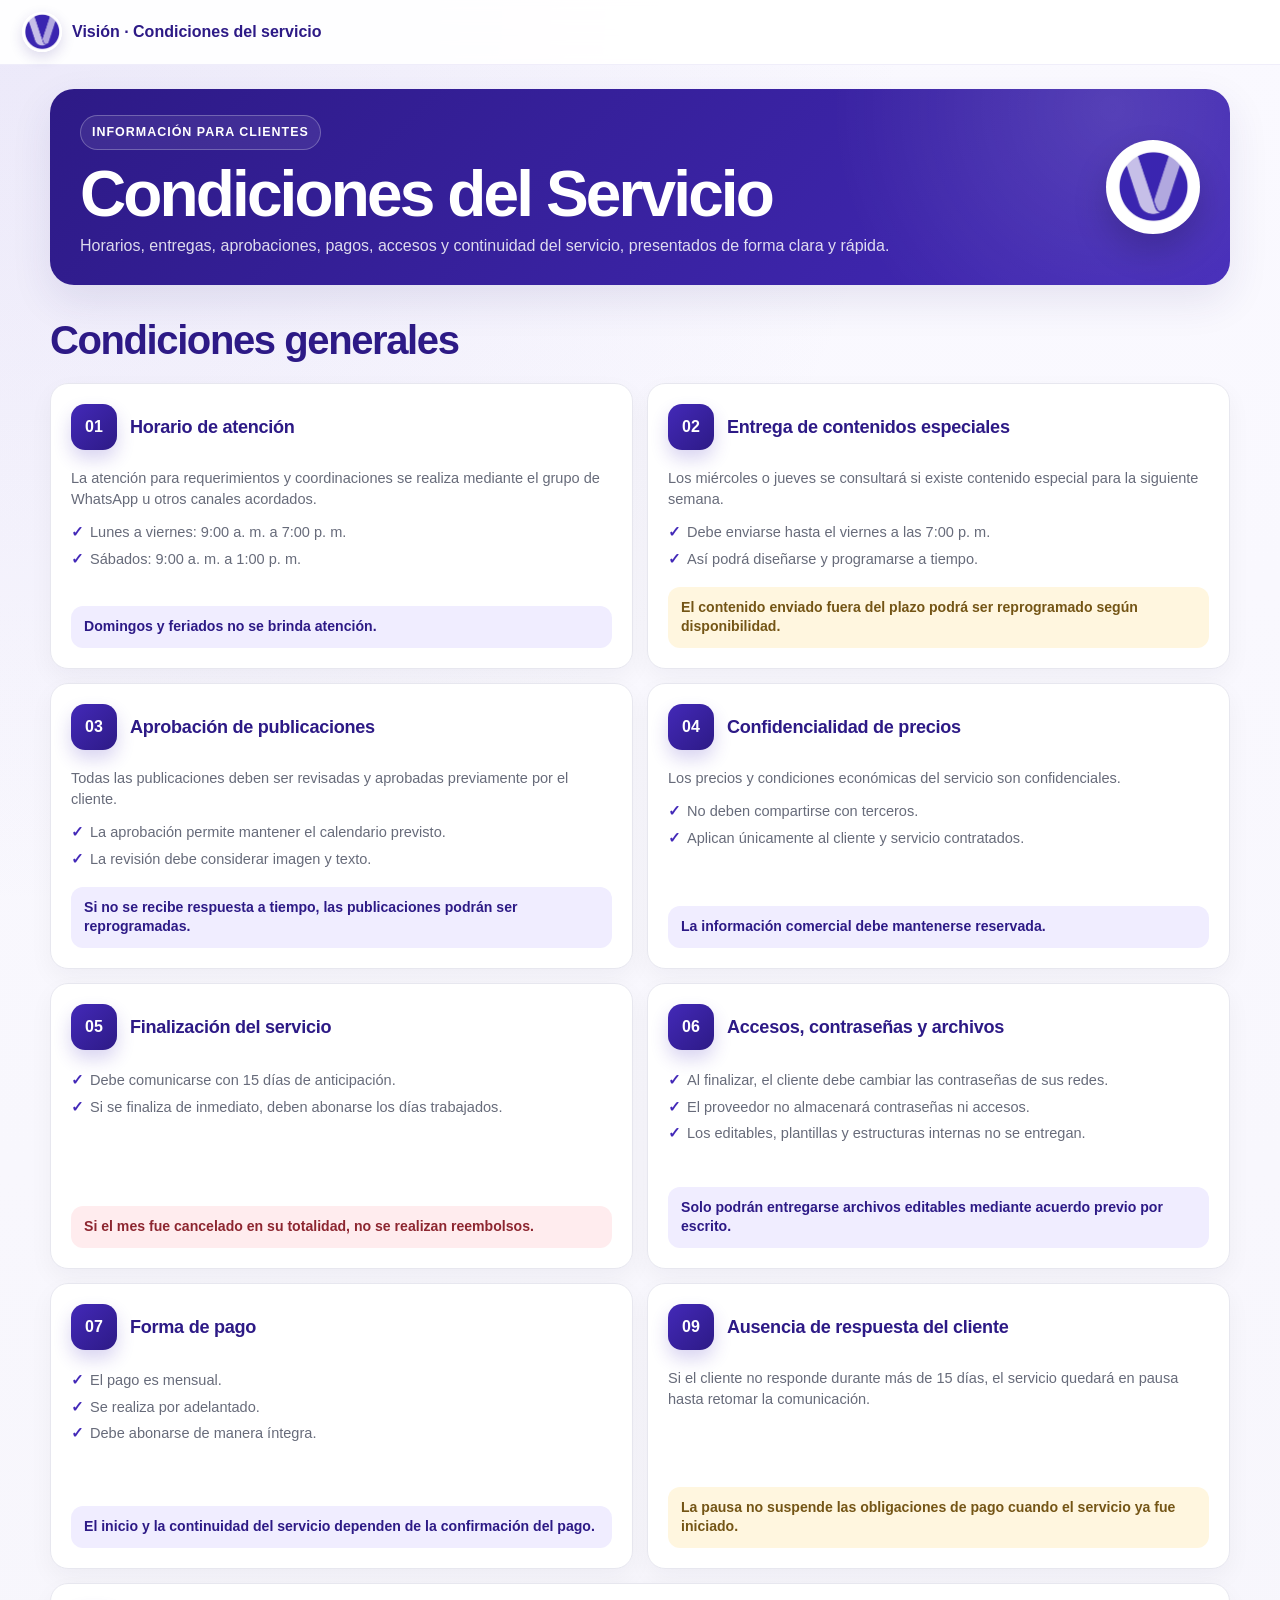
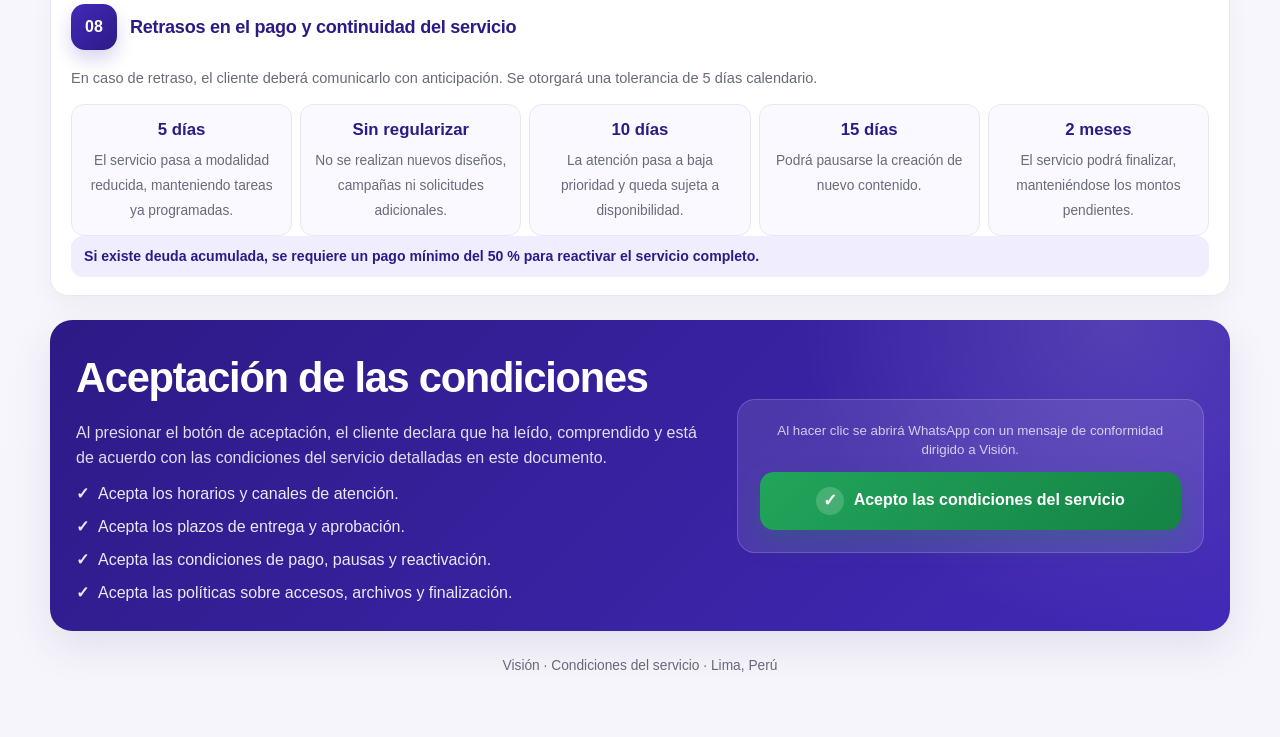
==== herramientas/condiciones-servicio.html @ 254ba52b "Add files via upload" ====
<!DOCTYPE html>
<html lang="es">
<head>
  <meta charset="UTF-8" />
  <meta name="viewport" content="width=device-width, initial-scale=1.0" />
  <meta name="theme-color" content="#4329b8" />
  <title>Condiciones del Servicio | Visión</title>

  <style>
    :root {
      --primary: #4329b8;
      --primary-dark: #2d1a86;
      --primary-soft: #f0edff;
      --accent: #a99de0;
      --ink: #1f2230;
      --muted: #676b7a;
      --line: #e7e7ef;
      --paper: #ffffff;
      --bg: #f6f5fb;
      --success: #21a55b;
      --success-dark: #158344;
      --warning: #fff6df;
      --danger: #ffecee;
      --shadow: 0 16px 40px rgba(48, 35, 120, .10);
    }

    * {
      box-sizing: border-box;
    }

    html {
      scroll-behavior: smooth;
    }

    body {
      margin: 0;
      font-family: Inter, "Segoe UI", Arial, sans-serif;
      color: var(--ink);
      background:
        radial-gradient(circle at top left, rgba(169,157,224,.18), transparent 34%),
        linear-gradient(180deg, #faf9ff 0%, var(--bg) 100%);
      line-height: 1.55;
    }

    a {
      color: inherit;
      text-decoration: none;
    }

    .topbar {
      position: sticky;
      top: 0;
      z-index: 50;
      display: flex;
      justify-content: space-between;
      align-items: center;
      gap: 18px;
      padding: 12px 22px;
      background: rgba(255,255,255,.92);
      backdrop-filter: blur(14px);
      border-bottom: 1px solid rgba(67,41,184,.08);
    }

    .brand {
      display: flex;
      align-items: center;
      gap: 10px;
      color: var(--primary-dark);
      font-weight: 800;
    }

    .brand img {
      width: 40px;
      height: 40px;
      border-radius: 50%;
      object-fit: cover;
      box-shadow: 0 5px 14px rgba(45,26,134,.16);
    }



    .page {
      width: min(1180px, calc(100% - 30px));
      margin: 24px auto 56px;
    }

    .hero {
      display: flex;
      align-items: center;
      justify-content: space-between;
      gap: 26px;
      padding: 26px 30px;
      border-radius: 24px;
      color: white;
      background:
        radial-gradient(circle at 90% 10%, rgba(255,255,255,.12), transparent 26%),
        linear-gradient(135deg, var(--primary-dark), var(--primary));
      box-shadow: var(--shadow);
      animation: fadeUp .65s ease both;
    }

    .hero-content {
      max-width: 830px;
    }

    .eyebrow {
      display: inline-flex;
      padding: 7px 11px;
      border: 1px solid rgba(255,255,255,.26);
      border-radius: 999px;
      background: rgba(255,255,255,.08);
      font-size: .78rem;
      font-weight: 800;
      letter-spacing: .08em;
      text-transform: uppercase;
    }

    h1 {
      margin: 12px 0 8px;
      font-size: clamp(2.2rem, 5vw, 4.2rem);
      line-height: 1;
      letter-spacing: -.045em;
    }

    .hero p {
      margin: 0;
      color: rgba(255,255,255,.84);
      font-size: 1rem;
    }

    .hero-logo {
      flex: 0 0 94px;
      width: 94px;
      height: 94px;
      padding: 7px;
      border-radius: 50%;
      background: white;
      box-shadow: 0 16px 34px rgba(0,0,0,.18);
    }

    .hero-logo img {
      width: 100%;
      height: 100%;
      object-fit: cover;
      border-radius: 50%;
    }

    .summary {
      display: grid;
      grid-template-columns: repeat(3, 1fr);
      gap: 10px;
      margin: 14px 0 20px;
    }

    .summary-card {
      padding: 14px 16px;
      border: 1px solid var(--line);
      border-radius: 15px;
      background: var(--paper);
      box-shadow: 0 7px 20px rgba(31,34,48,.035);
      animation: fadeUp .55s ease both;
    }

    .summary-card:nth-child(2) { animation-delay: .08s; }
    .summary-card:nth-child(3) { animation-delay: .16s; }

    .summary-card strong {
      display: block;
      margin-bottom: 3px;
      color: var(--primary-dark);
      font-size: 1rem;
    }

    .section-title {
      margin: 24px 0 12px;
      color: var(--primary-dark);
      font-size: clamp(1.7rem, 4vw, 2.5rem);
      letter-spacing: -.035em;
    }

    .conditions {
      display: grid;
      grid-template-columns: repeat(2, minmax(0, 1fr));
      gap: 14px;
      align-items: stretch;
      grid-auto-flow: row;
    }

    .card {
      display: flex;
      flex-direction: column;
      min-height: 286px;
      padding: 20px;
      border: 1px solid var(--line);
      border-radius: 18px;
      background: var(--paper);
      box-shadow: 0 9px 24px rgba(31,34,48,.045);
      transition: transform .22s ease, box-shadow .22s ease, border-color .22s ease;
      animation: fadeUp .55s ease both;
      overflow: hidden;
    }

    .card:hover {
      transform: translateY(-4px);
      border-color: rgba(67,41,184,.22);
      box-shadow: 0 16px 34px rgba(31,34,48,.09);
    }

    .card-head {
      display: flex;
      align-items: center;
      gap: 13px;
      margin-bottom: 13px;
    }

    .number {
      display: grid;
      place-items: center;
      flex: 0 0 46px;
      width: 46px;
      height: 46px;
      border-radius: 14px;
      color: white;
      background: linear-gradient(135deg, var(--primary), var(--primary-dark));
      font-size: 1rem;
      font-weight: 900;
      box-shadow: 0 9px 18px rgba(67,41,184,.2);
    }

    .card h3 {
      margin: 0;
      color: var(--primary-dark);
      font-size: 1.13rem;
      line-height: 1.25;
      letter-spacing: -.015em;
    }

    .card-body {
      display: flex;
      flex-direction: column;
      flex: 1;
    }

    .card p {
      margin: 5px 0;
      color: var(--muted);
      font-size: .91rem;
      line-height: 1.44;
    }

    .list {
      display: grid;
      gap: 6px;
      margin: 7px 0 0;
      padding: 0;
      list-style: none;
    }

    .list li {
      position: relative;
      padding-left: 19px;
      color: var(--muted);
      font-size: .91rem;
      line-height: 1.42;
    }

    .list li::before {
      content: "✓";
      position: absolute;
      left: 0;
      top: 0;
      color: var(--primary);
      font-weight: 900;
    }

    .highlight {
      margin-top: auto;
      padding: 11px 13px;
      border-radius: 12px;
      color: var(--primary-dark);
      background: var(--primary-soft);
      font-size: .88rem;
      line-height: 1.4;
      font-weight: 700;
    }

    .highlight.warning {
      color: #745516;
      background: var(--warning);
    }

    .highlight.danger {
      color: #8d2630;
      background: var(--danger);
    }

    .payment-card {
      grid-column: 1 / -1;
      min-height: auto;
      padding-bottom: 18px;
    }

    .compact-card {
      min-height: 286px;
    }

    .payment-grid {
      display: grid;
      grid-template-columns: repeat(5, minmax(0, 1fr));
      gap: 8px;
      margin-top: 10px;
    }

    .payment-step {
      min-height: 112px;
      padding: 12px 10px;
      border: 1px solid var(--line);
      border-radius: 13px;
      background: #faf9ff;
      text-align: center;
    }

    .payment-step b {
      display: block;
      margin-bottom: 5px;
      color: var(--primary-dark);
      font-size: 1.05rem;
    }

    .payment-step span {
      color: var(--muted);
      font-size: .86rem;
      line-height: 1.35;
    }

    .acceptance {
      margin-top: 24px;
      padding: 26px;
      border-radius: 22px;
      color: white;
      background:
        radial-gradient(circle at 90% 0%, rgba(255,255,255,.12), transparent 28%),
        linear-gradient(135deg, var(--primary-dark), var(--primary));
      box-shadow: var(--shadow);
      animation: fadeUp .6s ease both;
    }

    .acceptance-wrap {
      display: grid;
      grid-template-columns: 1.15fr .85fr;
      gap: 28px;
      align-items: center;
    }

    .acceptance h2 {
      margin: 0 0 10px;
      font-size: clamp(1.8rem, 4vw, 2.6rem);
      letter-spacing: -.03em;
    }

    .acceptance p {
      margin: 0 0 12px;
      color: rgba(255,255,255,.85);
    }

    .acceptance-list {
      display: grid;
      gap: 8px;
      margin: 0;
      padding: 0;
      list-style: none;
    }

    .acceptance-list li {
      position: relative;
      padding-left: 22px;
      color: rgba(255,255,255,.9);
    }

    .acceptance-list li::before {
      content: "✓";
      position: absolute;
      left: 0;
      font-weight: 900;
    }

    .acceptance-action {
      padding: 22px;
      border-radius: 18px;
      background: rgba(255,255,255,.10);
      border: 1px solid rgba(255,255,255,.16);
      text-align: center;
    }

    .acceptance-action small {
      display: block;
      margin-bottom: 12px;
      color: rgba(255,255,255,.74);
      line-height: 1.4;
    }

    .whatsapp-btn {
      display: inline-flex;
      align-items: center;
      justify-content: center;
      gap: 10px;
      width: 100%;
      padding: 15px 18px;
      border-radius: 14px;
      color: white;
      background: linear-gradient(135deg, var(--success), var(--success-dark));
      font-weight: 900;
      text-align: center;
      box-shadow: 0 12px 26px rgba(21,131,68,.28);
      transition: transform .22s ease, box-shadow .22s ease;
      animation: softPulse 2.8s infinite;
    }

    .whatsapp-btn:hover {
      transform: translateY(-3px) scale(1.01);
      box-shadow: 0 16px 30px rgba(21,131,68,.35);
    }

    .whatsapp-icon {
      display: grid;
      place-items: center;
      width: 28px;
      height: 28px;
      border-radius: 50%;
      background: rgba(255,255,255,.18);
      font-size: 1.08rem;
    }

    footer {
      padding: 24px 0 4px;
      color: var(--muted);
      text-align: center;
      font-size: .86rem;
    }

    @keyframes fadeUp {
      from {
        opacity: 0;
        transform: translateY(16px);
      }
      to {
        opacity: 1;
        transform: translateY(0);
      }
    }

    @keyframes softPulse {
      0%, 100% { box-shadow: 0 12px 26px rgba(21,131,68,.28); }
      50% { box-shadow: 0 15px 34px rgba(21,131,68,.42); }
    }

    @media (prefers-reduced-motion: reduce) {
      *, *::before, *::after {
        animation: none !important;
        transition: none !important;
        scroll-behavior: auto !important;
      }
    }

    @media (max-width: 900px) {
      .conditions,
      .summary,
      .acceptance-wrap {
        grid-template-columns: 1fr;
      }

      .payment-card {
        grid-column: auto;
      }

      .payment-grid {
        grid-template-columns: repeat(2, 1fr);
      }

      .card {
        min-height: auto;
      }
    }

    @media (max-width: 620px) {
      .topbar {
        position: static;
        padding: 10px 14px;
      }

      .brand {
        min-width: 0;
      }

      .brand img {
        width: 38px;
        height: 38px;
        flex: 0 0 38px;
      }

      .brand span {
        display: block;
        min-width: 0;
        font-size: .88rem;
        line-height: 1.2;
      }

      .page {
        width: calc(100% - 20px);
        margin: 10px auto 30px;
      }

      .hero {
        display: grid;
        grid-template-columns: 1fr auto;
        gap: 14px;
        padding: 22px 18px;
        border-radius: 20px;
      }

      h1 {
        margin-top: 10px;
        font-size: clamp(2rem, 12vw, 3rem);
      }

      .hero p {
        font-size: .94rem;
      }

      .hero-logo {
        width: 62px;
        height: 62px;
        flex-basis: 62px;
        padding: 5px;
      }

      .section-title {
        margin-top: 20px;
        font-size: 1.75rem;
      }

      .conditions {
        gap: 12px;
      }

      .card {
        padding: 17px;
        border-radius: 16px;
      }

      .number {
        width: 42px;
        height: 42px;
        flex-basis: 42px;
      }

      .card h3 {
        font-size: 1.05rem;
      }

      .card p,
      .list li {
        font-size: .94rem;
      }

      .payment-grid {
        grid-template-columns: 1fr;
      }

      .acceptance {
        padding: 20px 16px;
        border-radius: 20px;
      }

      .acceptance-action {
        padding: 16px;
      }

      .whatsapp-btn {
        padding: 14px 12px;
        font-size: .95rem;
      }
    }


    @media (max-width: 390px) {
      .hero {
        grid-template-columns: 1fr;
      }

      .hero-logo {
        order: -1;
      }

      .brand span {
        font-size: .82rem;
      }
    }

  </style>
</head>

<body>
  <header class="topbar">
    <div class="brand">
      <img src="[data-uri]" alt="Logo de Visión">
      <span>Visión · Condiciones del servicio</span>
    </div>
  </header>

  <main class="page">
    <section class="hero">
      <div class="hero-content">
        <span class="eyebrow">Información para clientes</span>
        <h1>Condiciones del Servicio</h1>
        <p>
          Horarios, entregas, aprobaciones, pagos, accesos y continuidad del servicio,
          presentados de forma clara y rápida.
        </p>
      </div>

      <div class="hero-logo" aria-hidden="true">
        <img src="[data-uri]" alt="">
      </div>
    </section>

    <h2 class="section-title">Condiciones generales</h2>

    <section class="conditions">
      <article class="card">
        <div class="card-head">
          <div class="number">01</div>
          <h3>Horario de atención</h3>
        </div>

        <div class="card-body">
          <p>
            La atención para requerimientos y coordinaciones se realiza mediante
            el grupo de WhatsApp u otros canales acordados.
          </p>

          <ul class="list">
            <li>Lunes a viernes: 9:00 a. m. a 7:00 p. m.</li>
            <li>Sábados: 9:00 a. m. a 1:00 p. m.</li>
          </ul>

          <div class="highlight">
            Domingos y feriados no se brinda atención.
          </div>
        </div>
      </article>

      <article class="card">
        <div class="card-head">
          <div class="number">02</div>
          <h3>Entrega de contenidos especiales</h3>
        </div>

        <div class="card-body">
          <p>
            Los miércoles o jueves se consultará si existe contenido especial
            para la siguiente semana.
          </p>

          <ul class="list">
            <li>Debe enviarse hasta el viernes a las 7:00 p. m.</li>
            <li>Así podrá diseñarse y programarse a tiempo.</li>
          </ul>

          <div class="highlight warning">
            El contenido enviado fuera del plazo podrá ser reprogramado según disponibilidad.
          </div>
        </div>
      </article>

      <article class="card">
        <div class="card-head">
          <div class="number">03</div>
          <h3>Aprobación de publicaciones</h3>
        </div>

        <div class="card-body">
          <p>
            Todas las publicaciones deben ser revisadas y aprobadas previamente por el cliente.
          </p>

          <ul class="list">
            <li>La aprobación permite mantener el calendario previsto.</li>
            <li>La revisión debe considerar imagen y texto.</li>
          </ul>

          <div class="highlight">
            Si no se recibe respuesta a tiempo, las publicaciones podrán ser reprogramadas.
          </div>
        </div>
      </article>

      <article class="card">
        <div class="card-head">
          <div class="number">04</div>
          <h3>Confidencialidad de precios</h3>
        </div>

        <div class="card-body">
          <p>
            Los precios y condiciones económicas del servicio son confidenciales.
          </p>

          <ul class="list">
            <li>No deben compartirse con terceros.</li>
            <li>Aplican únicamente al cliente y servicio contratados.</li>
          </ul>

          <div class="highlight">
            La información comercial debe mantenerse reservada.
          </div>
        </div>
      </article>

      <article class="card">
        <div class="card-head">
          <div class="number">05</div>
          <h3>Finalización del servicio</h3>
        </div>

        <div class="card-body">
          <ul class="list">
            <li>Debe comunicarse con 15 días de anticipación.</li>
            <li>Si se finaliza de inmediato, deben abonarse los días trabajados.</li>
          </ul>

          <div class="highlight danger">
            Si el mes fue cancelado en su totalidad, no se realizan reembolsos.
          </div>
        </div>
      </article>

      <article class="card">
        <div class="card-head">
          <div class="number">06</div>
          <h3>Accesos, contraseñas y archivos</h3>
        </div>

        <div class="card-body">
          <ul class="list">
            <li>Al finalizar, el cliente debe cambiar las contraseñas de sus redes.</li>
            <li>El proveedor no almacenará contraseñas ni accesos.</li>
            <li>Los editables, plantillas y estructuras internas no se entregan.</li>
          </ul>

          <div class="highlight">
            Solo podrán entregarse archivos editables mediante acuerdo previo por escrito.
          </div>
        </div>
      </article>

      <article class="card">
        <div class="card-head">
          <div class="number">07</div>
          <h3>Forma de pago</h3>
        </div>

        <div class="card-body">
          <ul class="list">
            <li>El pago es mensual.</li>
            <li>Se realiza por adelantado.</li>
            <li>Debe abonarse de manera íntegra.</li>
          </ul>

          <div class="highlight">
            El inicio y la continuidad del servicio dependen de la confirmación del pago.
          </div>
        </div>
      </article>

      <article class="card">
        <div class="card-head">
          <div class="number">09</div>
          <h3>Ausencia de respuesta del cliente</h3>
        </div>

        <div class="card-body">
          <p>
            Si el cliente no responde durante más de 15 días,
            el servicio quedará en pausa hasta retomar la comunicación.
          </p>

          <div class="highlight warning">
            La pausa no suspende las obligaciones de pago cuando el servicio ya fue iniciado.
          </div>
        </div>
      </article>

      <article class="card payment-card">
        <div class="card-head">
          <div class="number">08</div>
          <h3>Retrasos en el pago y continuidad del servicio</h3>
        </div>

        <div class="card-body">
          <p>
            En caso de retraso, el cliente deberá comunicarlo con anticipación.
            Se otorgará una tolerancia de 5 días calendario.
          </p>

          <div class="payment-grid">
            <div class="payment-step">
              <b>5 días</b>
              <span>El servicio pasa a modalidad reducida, manteniendo tareas ya programadas.</span>
            </div>

            <div class="payment-step">
              <b>Sin regularizar</b>
              <span>No se realizan nuevos diseños, campañas ni solicitudes adicionales.</span>
            </div>

            <div class="payment-step">
              <b>10 días</b>
              <span>La atención pasa a baja prioridad y queda sujeta a disponibilidad.</span>
            </div>

            <div class="payment-step">
              <b>15 días</b>
              <span>Podrá pausarse la creación de nuevo contenido.</span>
            </div>

            <div class="payment-step">
              <b>2 meses</b>
              <span>El servicio podrá finalizar, manteniéndose los montos pendientes.</span>
            </div>
          </div>

          <div class="highlight">
            Si existe deuda acumulada, se requiere un pago mínimo del 50 % para reactivar el servicio completo.
          </div>
        </div>
      </article>
    </section>

    <section class="acceptance" id="aceptacion">
      <div class="acceptance-wrap">
        <div>
          <h2>Aceptación de las condiciones</h2>

          <p>
            Al presionar el botón de aceptación, el cliente declara que ha leído,
            comprendido y está de acuerdo con las condiciones del servicio detalladas en este documento.
          </p>

          <ul class="acceptance-list">
            <li>Acepta los horarios y canales de atención.</li>
            <li>Acepta los plazos de entrega y aprobación.</li>
            <li>Acepta las condiciones de pago, pausas y reactivación.</li>
            <li>Acepta las políticas sobre accesos, archivos y finalización.</li>
          </ul>
        </div>

        <div class="acceptance-action">
          <small>
            Al hacer clic se abrirá WhatsApp con un mensaje de conformidad dirigido a Visión.
          </small>

          <a
            class="whatsapp-btn"
            href="https://wa.me/51982006001?text=Hola%20Visi%C3%B3n.%20He%20le%C3%ADdo%2C%20comprendido%20y%20acepto%20las%20condiciones%20del%20servicio.%20Estoy%20de%20acuerdo%20con%20los%20horarios%2C%20procesos%2C%20forma%20de%20pago%20y%20dem%C3%A1s%20condiciones%20indicadas."
            target="_blank"
            rel="noopener noreferrer"
          >
            <span class="whatsapp-icon">✓</span>
            Acepto las condiciones del servicio
          </a>
        </div>
      </div>
    </section>

    <footer>
      Visión · Condiciones del servicio · Lima, Perú
    </footer>
  </main>
</body>
</html>
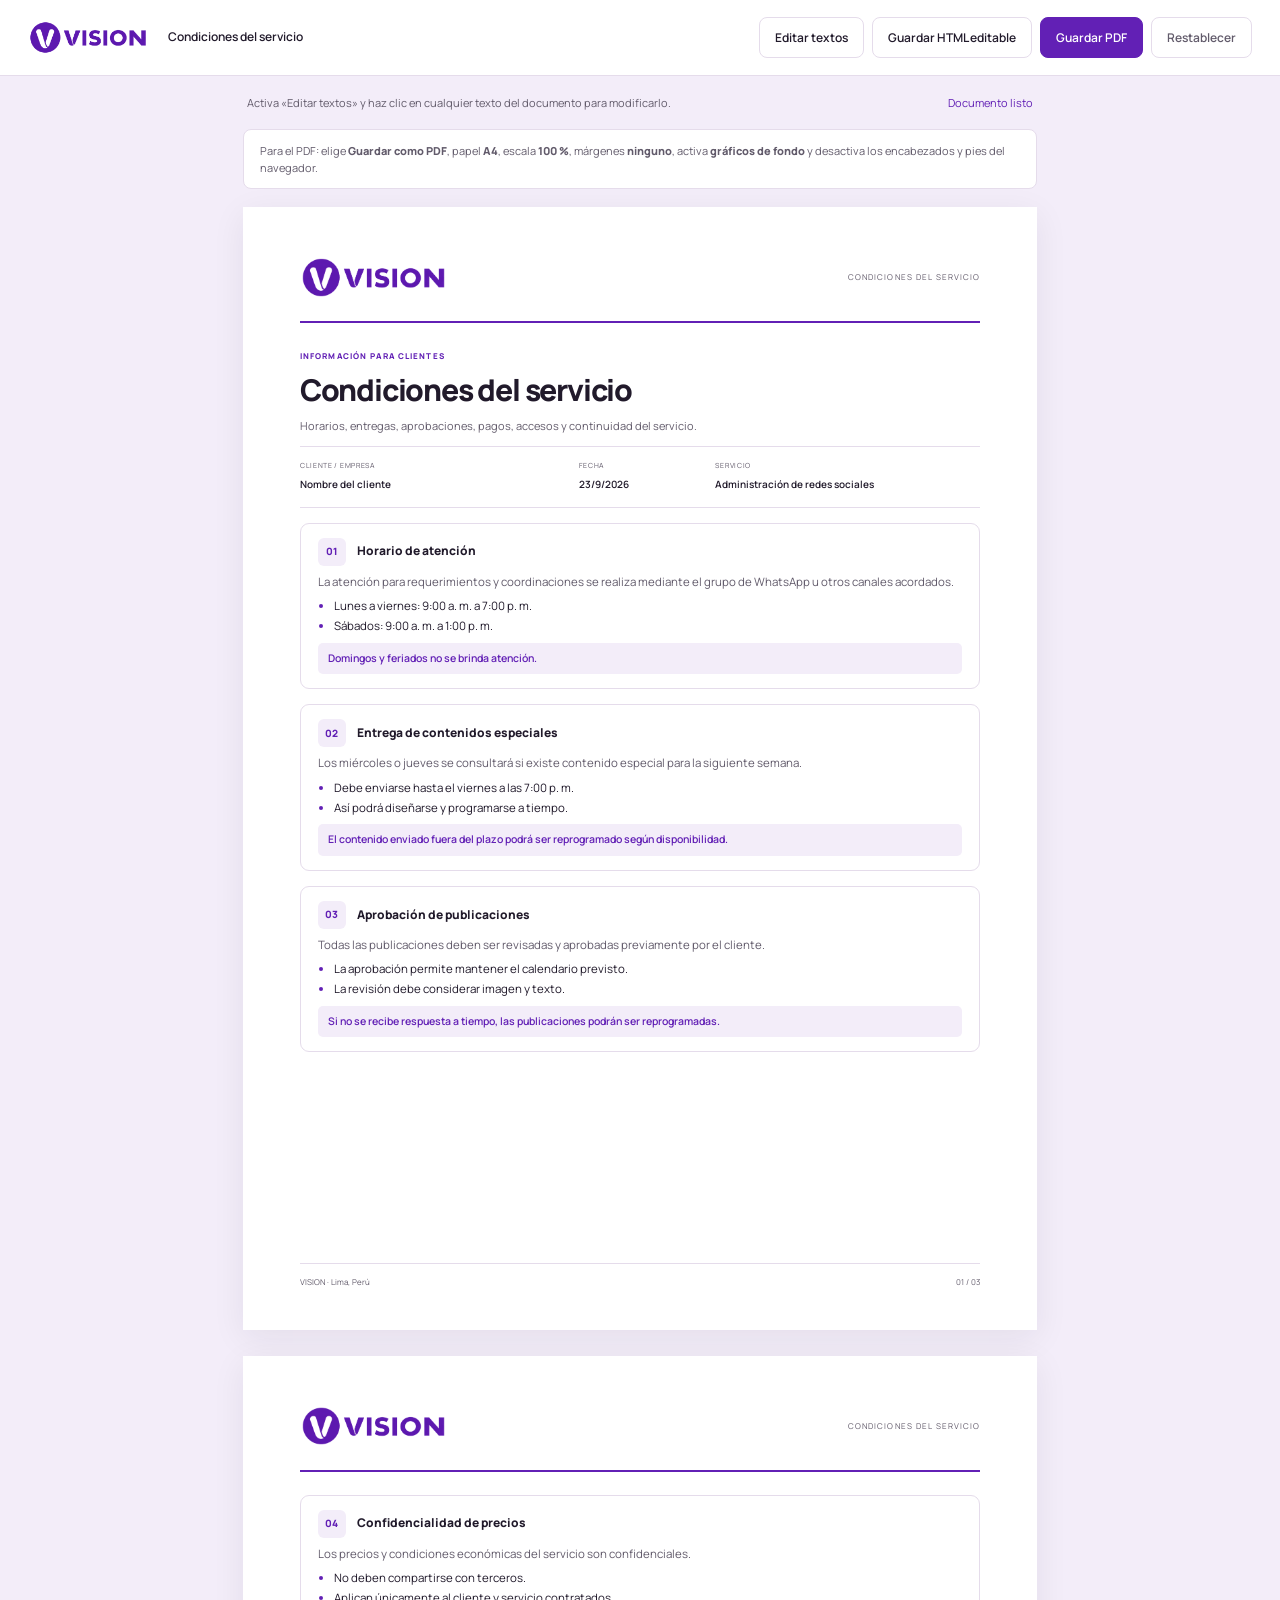
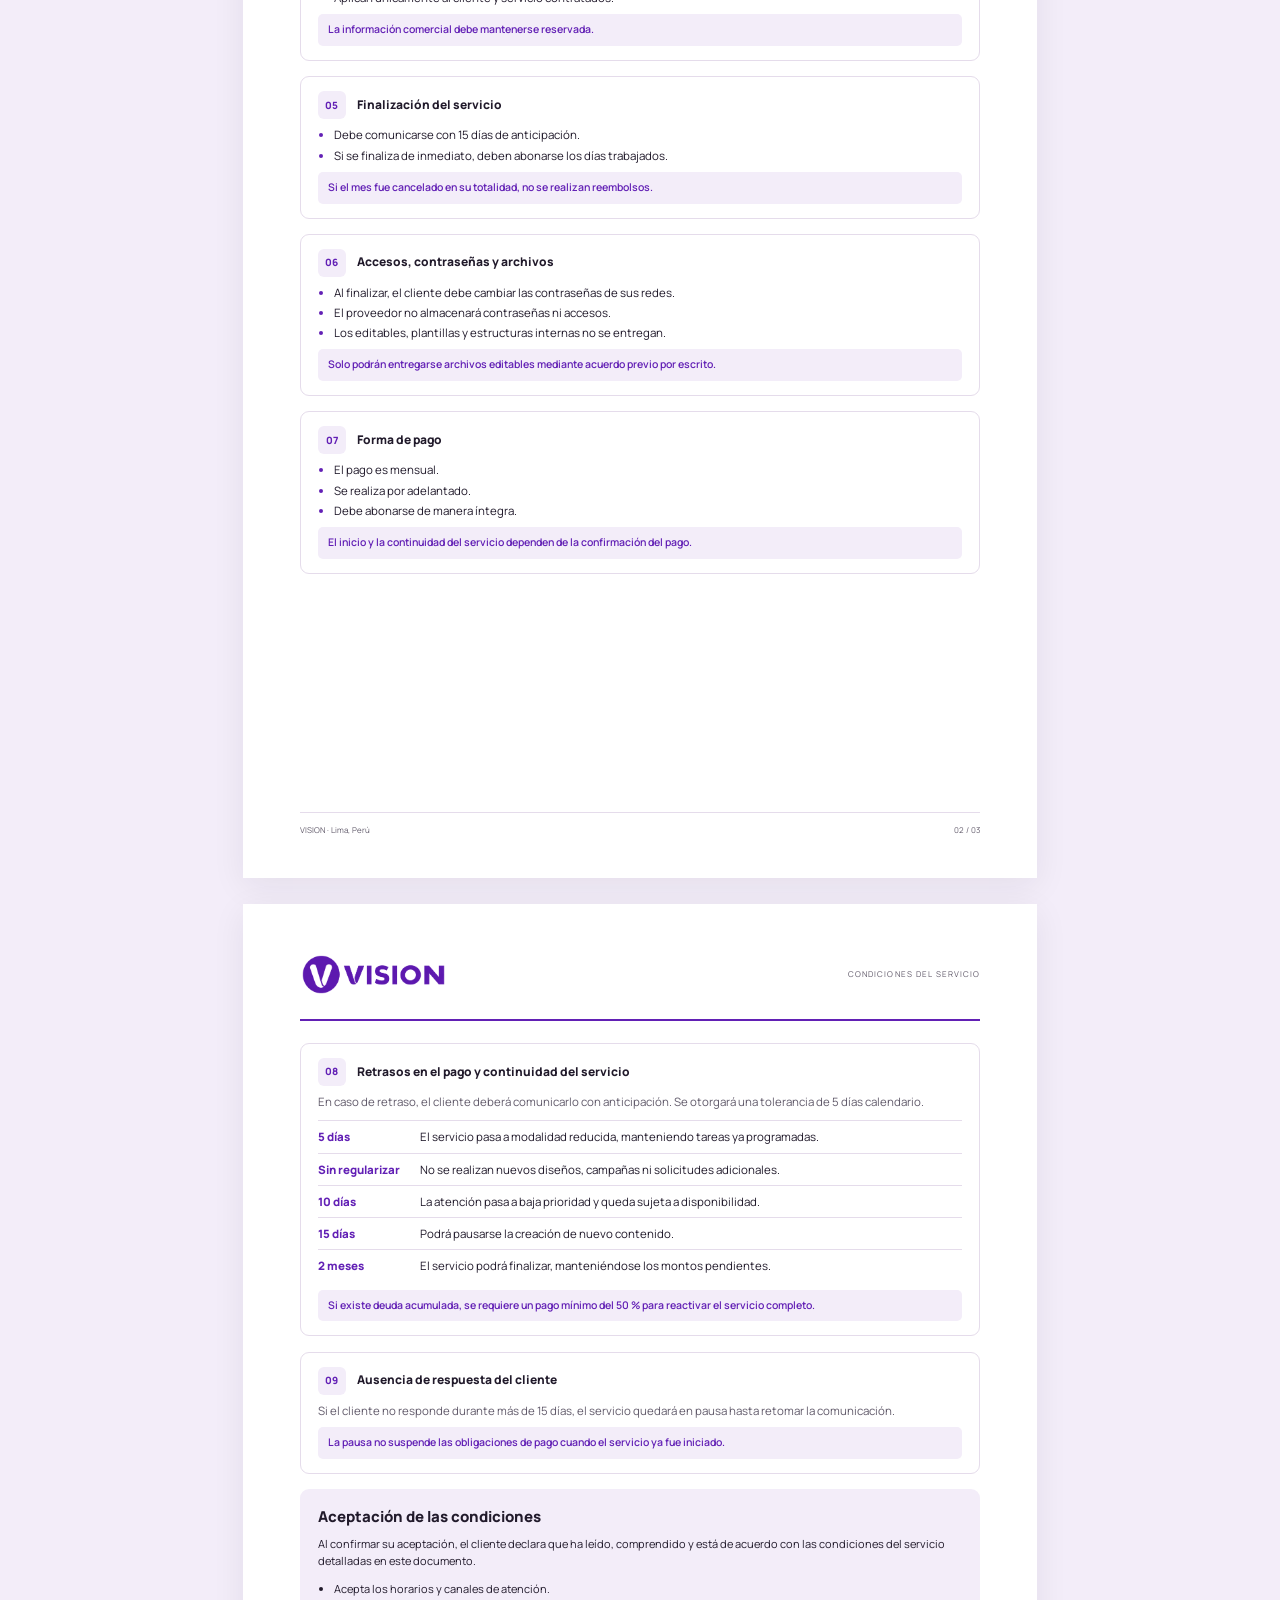
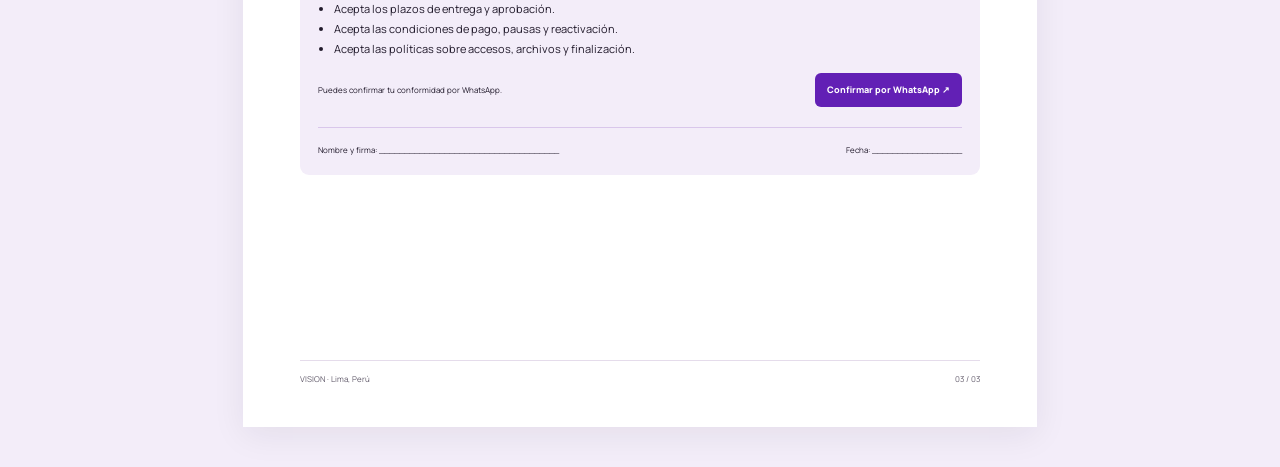
==== commit 315d3c1f: "Add files via upload" ====
--- a/herramientas/condiciones-servicio.html
+++ b/herramientas/condiciones-servicio.html
@@ -1,881 +1,235 @@
-<!DOCTYPE html>
-<html lang="es">
-<head>
-  <meta charset="UTF-8" />
-  <meta name="viewport" content="width=device-width, initial-scale=1.0" />
-  <meta name="theme-color" content="#4329b8" />
-  <title>Condiciones del Servicio | Visión</title>
-
-  <style>
-    :root {
-      --primary: #4329b8;
-      --primary-dark: #2d1a86;
-      --primary-soft: #f0edff;
-      --accent: #a99de0;
-      --ink: #1f2230;
-      --muted: #676b7a;
-      --line: #e7e7ef;
-      --paper: #ffffff;
-      --bg: #f6f5fb;
-      --success: #21a55b;
-      --success-dark: #158344;
-      --warning: #fff6df;
-      --danger: #ffecee;
-      --shadow: 0 16px 40px rgba(48, 35, 120, .10);
-    }
-
-    * {
-      box-sizing: border-box;
-    }
-
-    html {
-      scroll-behavior: smooth;
-    }
-
-    body {
-      margin: 0;
-      font-family: Inter, "Segoe UI", Arial, sans-serif;
-      color: var(--ink);
-      background:
-        radial-gradient(circle at top left, rgba(169,157,224,.18), transparent 34%),
-        linear-gradient(180deg, #faf9ff 0%, var(--bg) 100%);
-      line-height: 1.55;
-    }
-
-    a {
-      color: inherit;
-      text-decoration: none;
-    }
-
-    .topbar {
-      position: sticky;
-      top: 0;
-      z-index: 50;
-      display: flex;
-      justify-content: space-between;
-      align-items: center;
-      gap: 18px;
-      padding: 12px 22px;
-      background: rgba(255,255,255,.92);
-      backdrop-filter: blur(14px);
-      border-bottom: 1px solid rgba(67,41,184,.08);
-    }
-
-    .brand {
-      display: flex;
-      align-items: center;
-      gap: 10px;
-      color: var(--primary-dark);
-      font-weight: 800;
-    }
-
-    .brand img {
-      width: 40px;
-      height: 40px;
-      border-radius: 50%;
-      object-fit: cover;
-      box-shadow: 0 5px 14px rgba(45,26,134,.16);
-    }
-
-
-
-    .page {
-      width: min(1180px, calc(100% - 30px));
-      margin: 24px auto 56px;
-    }
-
-    .hero {
-      display: flex;
-      align-items: center;
-      justify-content: space-between;
-      gap: 26px;
-      padding: 26px 30px;
-      border-radius: 24px;
-      color: white;
-      background:
-        radial-gradient(circle at 90% 10%, rgba(255,255,255,.12), transparent 26%),
-        linear-gradient(135deg, var(--primary-dark), var(--primary));
-      box-shadow: var(--shadow);
-      animation: fadeUp .65s ease both;
-    }
-
-    .hero-content {
-      max-width: 830px;
-    }
-
-    .eyebrow {
-      display: inline-flex;
-      padding: 7px 11px;
-      border: 1px solid rgba(255,255,255,.26);
-      border-radius: 999px;
-      background: rgba(255,255,255,.08);
-      font-size: .78rem;
-      font-weight: 800;
-      letter-spacing: .08em;
-      text-transform: uppercase;
-    }
-
-    h1 {
-      margin: 12px 0 8px;
-      font-size: clamp(2.2rem, 5vw, 4.2rem);
-      line-height: 1;
-      letter-spacing: -.045em;
-    }
-
-    .hero p {
-      margin: 0;
-      color: rgba(255,255,255,.84);
-      font-size: 1rem;
-    }
-
-    .hero-logo {
-      flex: 0 0 94px;
-      width: 94px;
-      height: 94px;
-      padding: 7px;
-      border-radius: 50%;
-      background: white;
-      box-shadow: 0 16px 34px rgba(0,0,0,.18);
-    }
-
-    .hero-logo img {
-      width: 100%;
-      height: 100%;
-      object-fit: cover;
-      border-radius: 50%;
-    }
-
-    .summary {
-      display: grid;
-      grid-template-columns: repeat(3, 1fr);
-      gap: 10px;
-      margin: 14px 0 20px;
-    }
-
-    .summary-card {
-      padding: 14px 16px;
-      border: 1px solid var(--line);
-      border-radius: 15px;
-      background: var(--paper);
-      box-shadow: 0 7px 20px rgba(31,34,48,.035);
-      animation: fadeUp .55s ease both;
-    }
-
-    .summary-card:nth-child(2) { animation-delay: .08s; }
-    .summary-card:nth-child(3) { animation-delay: .16s; }
-
-    .summary-card strong {
-      display: block;
-      margin-bottom: 3px;
-      color: var(--primary-dark);
-      font-size: 1rem;
-    }
-
-    .section-title {
-      margin: 24px 0 12px;
-      color: var(--primary-dark);
-      font-size: clamp(1.7rem, 4vw, 2.5rem);
-      letter-spacing: -.035em;
-    }
-
-    .conditions {
-      display: grid;
-      grid-template-columns: repeat(2, minmax(0, 1fr));
-      gap: 14px;
-      align-items: stretch;
-      grid-auto-flow: row;
-    }
-
-    .card {
-      display: flex;
-      flex-direction: column;
-      min-height: 286px;
-      padding: 20px;
-      border: 1px solid var(--line);
-      border-radius: 18px;
-      background: var(--paper);
-      box-shadow: 0 9px 24px rgba(31,34,48,.045);
-      transition: transform .22s ease, box-shadow .22s ease, border-color .22s ease;
-      animation: fadeUp .55s ease both;
-      overflow: hidden;
-    }
-
-    .card:hover {
-      transform: translateY(-4px);
-      border-color: rgba(67,41,184,.22);
-      box-shadow: 0 16px 34px rgba(31,34,48,.09);
-    }
-
-    .card-head {
-      display: flex;
-      align-items: center;
-      gap: 13px;
-      margin-bottom: 13px;
-    }
-
-    .number {
-      display: grid;
-      place-items: center;
-      flex: 0 0 46px;
-      width: 46px;
-      height: 46px;
-      border-radius: 14px;
-      color: white;
-      background: linear-gradient(135deg, var(--primary), var(--primary-dark));
-      font-size: 1rem;
-      font-weight: 900;
-      box-shadow: 0 9px 18px rgba(67,41,184,.2);
-    }
-
-    .card h3 {
-      margin: 0;
-      color: var(--primary-dark);
-      font-size: 1.13rem;
-      line-height: 1.25;
-      letter-spacing: -.015em;
-    }
-
-    .card-body {
-      display: flex;
-      flex-direction: column;
-      flex: 1;
-    }
-
-    .card p {
-      margin: 5px 0;
-      color: var(--muted);
-      font-size: .91rem;
-      line-height: 1.44;
-    }
-
-    .list {
-      display: grid;
-      gap: 6px;
-      margin: 7px 0 0;
-      padding: 0;
-      list-style: none;
-    }
-
-    .list li {
-      position: relative;
-      padding-left: 19px;
-      color: var(--muted);
-      font-size: .91rem;
-      line-height: 1.42;
-    }
-
-    .list li::before {
-      content: "✓";
-      position: absolute;
-      left: 0;
-      top: 0;
-      color: var(--primary);
-      font-weight: 900;
-    }
-
-    .highlight {
-      margin-top: auto;
-      padding: 11px 13px;
-      border-radius: 12px;
-      color: var(--primary-dark);
-      background: var(--primary-soft);
-      font-size: .88rem;
-      line-height: 1.4;
-      font-weight: 700;
-    }
-
-    .highlight.warning {
-      color: #745516;
-      background: var(--warning);
-    }
-
-    .highlight.danger {
-      color: #8d2630;
-      background: var(--danger);
-    }
-
-    .payment-card {
-      grid-column: 1 / -1;
-      min-height: auto;
-      padding-bottom: 18px;
-    }
-
-    .compact-card {
-      min-height: 286px;
-    }
-
-    .payment-grid {
-      display: grid;
-      grid-template-columns: repeat(5, minmax(0, 1fr));
-      gap: 8px;
-      margin-top: 10px;
-    }
-
-    .payment-step {
-      min-height: 112px;
-      padding: 12px 10px;
-      border: 1px solid var(--line);
-      border-radius: 13px;
-      background: #faf9ff;
-      text-align: center;
-    }
-
-    .payment-step b {
-      display: block;
-      margin-bottom: 5px;
-      color: var(--primary-dark);
-      font-size: 1.05rem;
-    }
-
-    .payment-step span {
-      color: var(--muted);
-      font-size: .86rem;
-      line-height: 1.35;
-    }
-
-    .acceptance {
-      margin-top: 24px;
-      padding: 26px;
-      border-radius: 22px;
-      color: white;
-      background:
-        radial-gradient(circle at 90% 0%, rgba(255,255,255,.12), transparent 28%),
-        linear-gradient(135deg, var(--primary-dark), var(--primary));
-      box-shadow: var(--shadow);
-      animation: fadeUp .6s ease both;
-    }
-
-    .acceptance-wrap {
-      display: grid;
-      grid-template-columns: 1.15fr .85fr;
-      gap: 28px;
-      align-items: center;
-    }
-
-    .acceptance h2 {
-      margin: 0 0 10px;
-      font-size: clamp(1.8rem, 4vw, 2.6rem);
-      letter-spacing: -.03em;
-    }
-
-    .acceptance p {
-      margin: 0 0 12px;
-      color: rgba(255,255,255,.85);
-    }
-
-    .acceptance-list {
-      display: grid;
-      gap: 8px;
-      margin: 0;
-      padding: 0;
-      list-style: none;
-    }
-
-    .acceptance-list li {
-      position: relative;
-      padding-left: 22px;
-      color: rgba(255,255,255,.9);
-    }
-
-    .acceptance-list li::before {
-      content: "✓";
-      position: absolute;
-      left: 0;
-      font-weight: 900;
-    }
-
-    .acceptance-action {
-      padding: 22px;
-      border-radius: 18px;
-      background: rgba(255,255,255,.10);
-      border: 1px solid rgba(255,255,255,.16);
-      text-align: center;
-    }
-
-    .acceptance-action small {
-      display: block;
-      margin-bottom: 12px;
-      color: rgba(255,255,255,.74);
-      line-height: 1.4;
-    }
-
-    .whatsapp-btn {
-      display: inline-flex;
-      align-items: center;
-      justify-content: center;
-      gap: 10px;
-      width: 100%;
-      padding: 15px 18px;
-      border-radius: 14px;
-      color: white;
-      background: linear-gradient(135deg, var(--success), var(--success-dark));
-      font-weight: 900;
-      text-align: center;
-      box-shadow: 0 12px 26px rgba(21,131,68,.28);
-      transition: transform .22s ease, box-shadow .22s ease;
-      animation: softPulse 2.8s infinite;
-    }
-
-    .whatsapp-btn:hover {
-      transform: translateY(-3px) scale(1.01);
-      box-shadow: 0 16px 30px rgba(21,131,68,.35);
-    }
-
-    .whatsapp-icon {
-      display: grid;
-      place-items: center;
-      width: 28px;
-      height: 28px;
-      border-radius: 50%;
-      background: rgba(255,255,255,.18);
-      font-size: 1.08rem;
-    }
-
-    footer {
-      padding: 24px 0 4px;
-      color: var(--muted);
-      text-align: center;
-      font-size: .86rem;
-    }
-
-    @keyframes fadeUp {
-      from {
-        opacity: 0;
-        transform: translateY(16px);
-      }
-      to {
-        opacity: 1;
-        transform: translateY(0);
-      }
-    }
-
-    @keyframes softPulse {
-      0%, 100% { box-shadow: 0 12px 26px rgba(21,131,68,.28); }
-      50% { box-shadow: 0 15px 34px rgba(21,131,68,.42); }
-    }
-
-    @media (prefers-reduced-motion: reduce) {
-      *, *::before, *::after {
-        animation: none !important;
-        transition: none !important;
-        scroll-behavior: auto !important;
-      }
-    }
-
-    @media (max-width: 900px) {
-      .conditions,
-      .summary,
-      .acceptance-wrap {
-        grid-template-columns: 1fr;
-      }
-
-      .payment-card {
-        grid-column: auto;
-      }
-
-      .payment-grid {
-        grid-template-columns: repeat(2, 1fr);
-      }
-
-      .card {
-        min-height: auto;
-      }
-    }
-
-    @media (max-width: 620px) {
-      .topbar {
-        position: static;
-        padding: 10px 14px;
-      }
-
-      .brand {
-        min-width: 0;
-      }
-
-      .brand img {
-        width: 38px;
-        height: 38px;
-        flex: 0 0 38px;
-      }
-
-      .brand span {
-        display: block;
-        min-width: 0;
-        font-size: .88rem;
-        line-height: 1.2;
-      }
-
-      .page {
-        width: calc(100% - 20px);
-        margin: 10px auto 30px;
-      }
-
-      .hero {
-        display: grid;
-        grid-template-columns: 1fr auto;
-        gap: 14px;
-        padding: 22px 18px;
-        border-radius: 20px;
-      }
-
-      h1 {
-        margin-top: 10px;
-        font-size: clamp(2rem, 12vw, 3rem);
-      }
-
-      .hero p {
-        font-size: .94rem;
-      }
-
-      .hero-logo {
-        width: 62px;
-        height: 62px;
-        flex-basis: 62px;
-        padding: 5px;
-      }
-
-      .section-title {
-        margin-top: 20px;
-        font-size: 1.75rem;
-      }
-
-      .conditions {
-        gap: 12px;
-      }
-
-      .card {
-        padding: 17px;
-        border-radius: 16px;
-      }
-
-      .number {
-        width: 42px;
-        height: 42px;
-        flex-basis: 42px;
-      }
-
-      .card h3 {
-        font-size: 1.05rem;
-      }
-
-      .card p,
-      .list li {
-        font-size: .94rem;
-      }
-
-      .payment-grid {
-        grid-template-columns: 1fr;
-      }
-
-      .acceptance {
-        padding: 20px 16px;
-        border-radius: 20px;
-      }
-
-      .acceptance-action {
-        padding: 16px;
-      }
-
-      .whatsapp-btn {
-        padding: 14px 12px;
-        font-size: .95rem;
-      }
-    }
-
-
-    @media (max-width: 390px) {
-      .hero {
-        grid-template-columns: 1fr;
-      }
-
-      .hero-logo {
-        order: -1;
-      }
-
-      .brand span {
-        font-size: .82rem;
-      }
-    }
-
-  </style>
-</head>
-
-<body>
-  <header class="topbar">
-    <div class="brand">
-      <img src="[data-uri]" alt="Logo de Visión">
-      <span>Visión · Condiciones del servicio</span>
-    </div>
-  </header>
-
-  <main class="page">
-    <section class="hero">
-      <div class="hero-content">
-        <span class="eyebrow">Información para clientes</span>
-        <h1>Condiciones del Servicio</h1>
-        <p>
-          Horarios, entregas, aprobaciones, pagos, accesos y continuidad del servicio,
-          presentados de forma clara y rápida.
-        </p>
-      </div>
-
-      <div class="hero-logo" aria-hidden="true">
-        <img src="[data-uri]